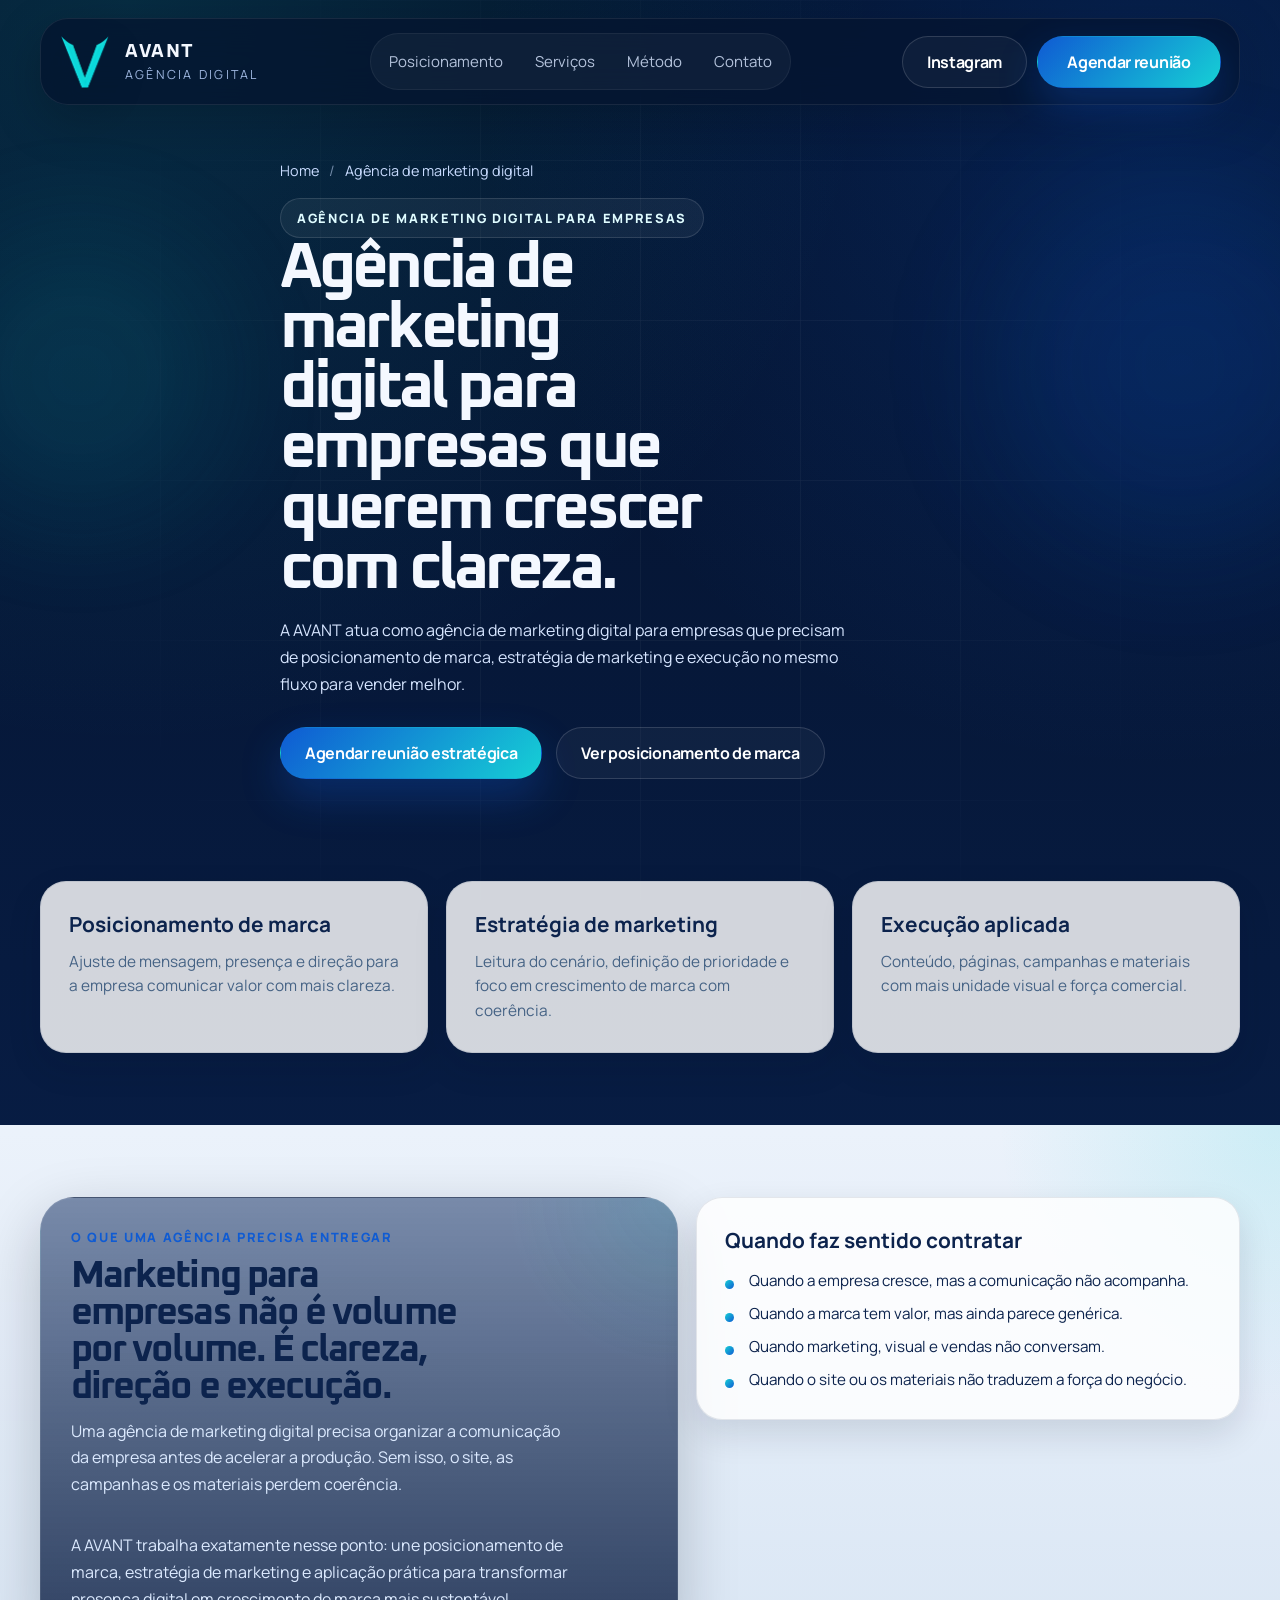
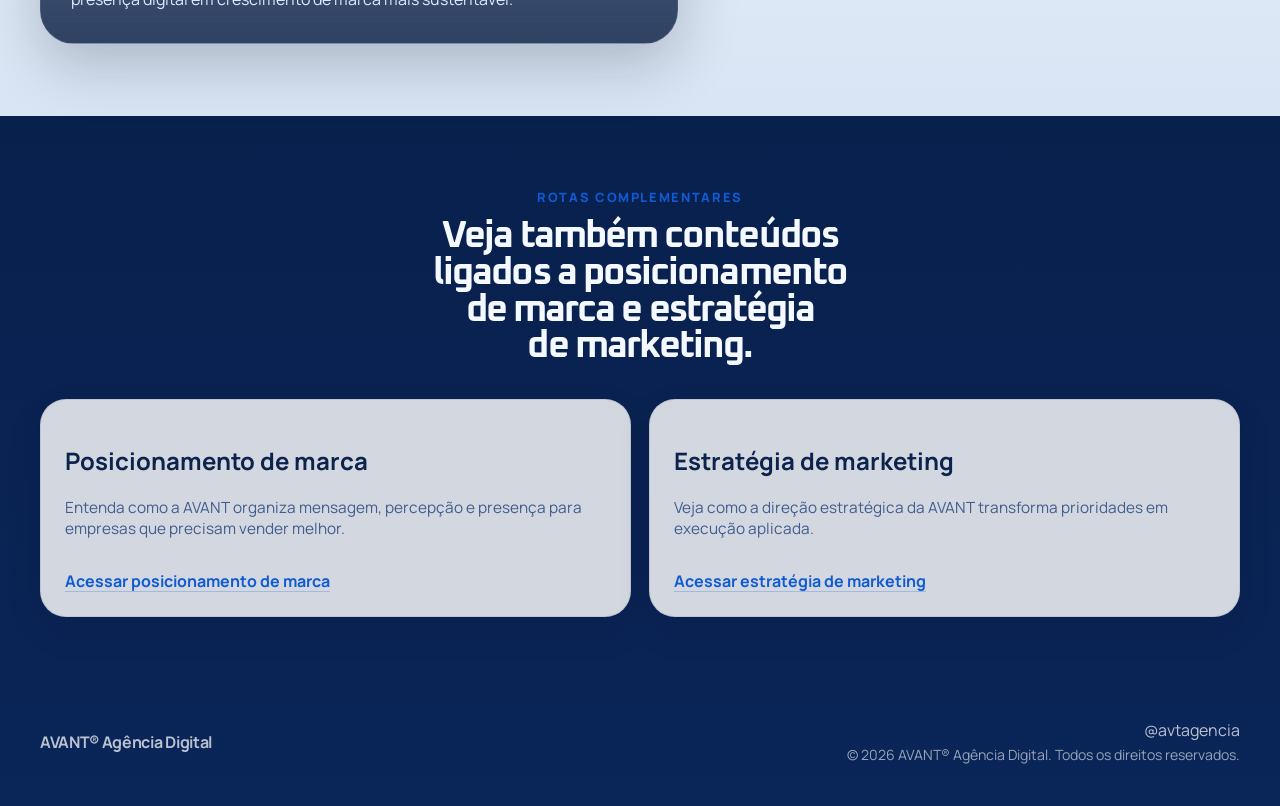
==== agencia-de-marketing-digital/index.html @ 5333c1b7 "implement seo foundations and landing pages" ====
<!doctype html>
<html lang="pt-BR">
  <head>
    <meta charset="UTF-8" />
    <meta name="viewport" content="width=device-width, initial-scale=1.0" />
    <title>Agência de Marketing Digital para Empresas | AVANT</title>
    <meta
      name="description"
      content="Agência de marketing digital para empresas com posicionamento de marca, estratégia de marketing e execução para crescer com clareza."
    />
    <meta name="robots" content="index, follow" />
    <link rel="canonical" href="https://avtagencia.com/agencia-de-marketing-digital/" />
    <meta property="og:title" content="Agência de Marketing Digital para Empresas | AVANT" />
    <meta
      property="og:description"
      content="Posicionamento de marca, estratégia de marketing e execução para empresas que precisam crescer com clareza."
    />
    <meta property="og:type" content="article" />
    <meta property="og:url" content="https://avtagencia.com/agencia-de-marketing-digital/" />
    <meta property="og:image" content="https://avtagencia.com/assets/brand/logo-avant-05-transparent.webp" />
    <meta name="twitter:card" content="summary_large_image" />
    <meta name="theme-color" content="#05142f" />
    <link rel="preconnect" href="https://fonts.googleapis.com" />
    <link rel="preconnect" href="https://fonts.gstatic.com" crossorigin />
    <link
      href="https://fonts.googleapis.com/css2?family=Oxanium:wght@500;600;700;800&family=Manrope:wght@400;500;600;700;800&display=swap"
      rel="stylesheet"
    />
    <link rel="icon" href="../assets/brand/v.png" type="image/png" />
    <link rel="stylesheet" href="../styles.css" />
    <script type="application/ld+json">
      {
        "@context": "https://schema.org",
        "@type": "BreadcrumbList",
        "itemListElement": [
          { "@type": "ListItem", "position": 1, "name": "Home", "item": "https://avtagencia.com/" },
          {
            "@type": "ListItem",
            "position": 2,
            "name": "Agência de marketing digital",
            "item": "https://avtagencia.com/agencia-de-marketing-digital/"
          }
        ]
      }
    </script>
  </head>
  <body>
    <div class="page-shell">
      <div class="page-noise" aria-hidden="true"></div>
      <header class="site-header" id="header">
        <div class="container nav-shell">
          <div class="nav">
            <a href="../" class="brand-lockup" aria-label="AVANT Agência Digital">
              <img class="brand-mark" src="../assets/brand/v.webp" alt="Símbolo da AVANT Agência Digital" width="3375" height="3375" decoding="async" />
              <div class="brand-text">
                <strong>AVANT</strong>
                <span>Agência Digital</span>
              </div>
            </a>
            <button class="nav-toggle" type="button" aria-expanded="false" aria-controls="nav-links" aria-label="Abrir navegação">
              <span></span>
              <span></span>
            </button>
            <nav class="nav-links" id="nav-links" aria-label="Principal">
              <a href="../#posicionamento">Posicionamento</a>
              <a href="../#servicos">Serviços</a>
              <a href="../#metodo">Método</a>
              <a href="../#contato">Contato</a>
            </nav>
            <div class="nav-actions">
              <a class="button button-secondary" href="https://instagram.com/avtagencia" target="_blank" rel="noreferrer">Instagram</a>
              <a class="button button-primary" href="../#contato">Agendar reunião</a>
            </div>
          </div>
        </div>
      </header>

      <main>
        <section class="hero page-hero">
          <div class="hero-glow hero-glow-a" aria-hidden="true"></div>
          <div class="hero-glow hero-glow-b" aria-hidden="true"></div>
          <div class="container page-intro reveal">
            <nav class="breadcrumb" aria-label="Breadcrumb">
              <a href="../">Home</a>
              <span>/</span>
              <a href="/agencia-de-marketing-digital/" aria-current="page">Agência de marketing digital</a>
            </nav>
            <span class="eyebrow">Agência de marketing digital para empresas</span>
            <h1>Agência de marketing digital para empresas que querem crescer com clareza.</h1>
            <p>
              A AVANT atua como agência de marketing digital para empresas que precisam de posicionamento de marca,
              estratégia de marketing e execução no mesmo fluxo para vender melhor.
            </p>
            <div class="page-actions">
              <a class="button button-primary" href="../#contato">Agendar reunião estratégica</a>
              <a class="button button-secondary" href="/posicionamento-de-marca/">Ver posicionamento de marca</a>
            </div>
          </div>
        </section>

        <section class="section">
          <div class="container summary-grid">
            <article class="card summary-card reveal">
              <h2>Posicionamento de marca</h2>
              <p>Ajuste de mensagem, presença e direção para a empresa comunicar valor com mais clareza.</p>
            </article>
            <article class="card summary-card reveal">
              <h2>Estratégia de marketing</h2>
              <p>Leitura do cenário, definição de prioridade e foco em crescimento de marca com coerência.</p>
            </article>
            <article class="card summary-card reveal">
              <h2>Execução aplicada</h2>
              <p>Conteúdo, páginas, campanhas e materiais com mais unidade visual e força comercial.</p>
            </article>
          </div>
        </section>

        <section class="section surface-section">
          <div class="container seo-content-grid">
            <article class="manifesto-panel reveal">
              <div class="section-heading section-heading-left">
                <span class="section-tag">O que uma agência precisa entregar</span>
                <h2>Marketing para empresas não é volume por volume. É clareza, direção e execução.</h2>
                <p>
                  Uma agência de marketing digital precisa organizar a comunicação da empresa antes de acelerar a produção.
                  Sem isso, o site, as campanhas e os materiais perdem coerência.
                </p>
              </div>
              <p>
                A AVANT trabalha exatamente nesse ponto: une posicionamento de marca, estratégia de marketing e aplicação
                prática para transformar presença digital em crescimento de marca mais sustentável.
              </p>
            </article>

            <aside class="card page-sidebar-card reveal">
              <h2>Quando faz sentido contratar</h2>
              <ul class="result-list">
                <li>Quando a empresa cresce, mas a comunicação não acompanha.</li>
                <li>Quando a marca tem valor, mas ainda parece genérica.</li>
                <li>Quando marketing, visual e vendas não conversam.</li>
                <li>Quando o site ou os materiais não traduzem a força do negócio.</li>
              </ul>
            </aside>
          </div>
        </section>

        <section class="section">
          <div class="container">
            <div class="section-heading reveal">
              <span class="section-tag">Rotas complementares</span>
              <h2>Veja também conteúdos ligados a posicionamento de marca e estratégia de marketing.</h2>
            </div>
            <div class="support-grid reveal-group">
              <article class="card reveal">
                <h2>Posicionamento de marca</h2>
                <p>Entenda como a AVANT organiza mensagem, percepção e presença para empresas que precisam vender melhor.</p>
                <a class="service-link" href="/posicionamento-de-marca/">Acessar posicionamento de marca</a>
              </article>
              <article class="card reveal">
                <h2>Estratégia de marketing</h2>
                <p>Veja como a direção estratégica da AVANT transforma prioridades em execução aplicada.</p>
                <a class="service-link" href="/estrategia-de-marketing/">Acessar estratégia de marketing</a>
              </article>
            </div>
          </div>
        </section>
      </main>

      <footer class="site-footer">
        <div class="container footer-grid">
          <div class="footer-brand">AVANT® Agência Digital</div>
          <div class="footer-meta">
            <span>@avtagencia</span>
            <span>© 2026 AVANT® Agência Digital. Todos os direitos reservados.</span>
          </div>
        </div>
      </footer>
      <script src="../script.js" defer></script>
    </div>
  </body>
</html>
---- styles.css ----
:root {
  --bg: #05142f;
  --bg-deep: #071c43;
  --bg-soft: #0d2b5f;
  --surface: #eef5ff;
  --surface-soft: #dfeaf9;
  --panel: rgba(9, 27, 61, 0.72);
  --panel-strong: rgba(11, 32, 71, 0.88);
  --panel-light: rgba(255, 255, 255, 0.76);
  --line: rgba(255, 255, 255, 0.1);
  --line-soft: rgba(12, 34, 73, 0.1);
  --text: #f4f8ff;
  --text-dark: #0c234d;
  --muted: #9eb6df;
  --muted-dark: #5373a6;
  --blue: #0f5bd3;
  --cyan: #16d0d5;
  --cyan-soft: #7cf1f3;
  --radius-xl: 34px;
  --radius-lg: 26px;
  --radius-md: 18px;
  --shadow-xl: 0 36px 120px rgba(2, 8, 24, 0.42);
  --shadow-lg: 0 20px 60px rgba(4, 12, 28, 0.22);
  --shadow-md: 0 14px 34px rgba(8, 18, 40, 0.12);
  --max: 1200px;
}

* {
  box-sizing: border-box;
}

html {
  scroll-behavior: smooth;
}

body {
  margin: 0;
  font-family: "Manrope", sans-serif;
  background:
    radial-gradient(circle at 10% 0%, rgba(22, 208, 213, 0.14), transparent 28%),
    radial-gradient(circle at 90% 4%, rgba(15, 91, 211, 0.22), transparent 26%),
    linear-gradient(180deg, #04112a 0%, #071b40 40%, #0a2558 100%);
  color: var(--text);
}

a {
  color: inherit;
  text-decoration: none;
}

img {
  display: block;
  max-width: 100%;
}

button,
input,
select,
textarea {
  font: inherit;
}

.page-shell {
  position: relative;
  overflow: clip;
}

.page-noise {
  position: fixed;
  inset: 0;
  pointer-events: none;
  opacity: 0.08;
  background-image:
    linear-gradient(rgba(255, 255, 255, 0.5) 1px, transparent 1px),
    linear-gradient(90deg, rgba(255, 255, 255, 0.5) 1px, transparent 1px);
  background-size: 160px 160px;
  mask-image: radial-gradient(circle at center, black 30%, transparent 82%);
}

.container {
  width: min(calc(100% - 40px), var(--max));
  margin: 0 auto;
}

.section {
  position: relative;
  padding: 72px 0;
}

.visually-hidden {
  position: absolute;
  width: 1px;
  height: 1px;
  padding: 0;
  margin: -1px;
  overflow: hidden;
  clip: rect(0, 0, 0, 0);
  white-space: nowrap;
  border: 0;
}

.surface-section {
  color: var(--text-dark);
  background:
    radial-gradient(circle at top right, rgba(22, 208, 213, 0.14), transparent 20%),
    linear-gradient(180deg, rgba(240, 247, 255, 0.98), rgba(225, 237, 251, 0.96));
}

.site-header {
  position: sticky;
  top: 0;
  z-index: 60;
  padding: 18px 0 0;
  transition: padding 220ms ease;
}

.site-header.is-scrolled {
  padding-top: 10px;
}

.nav-shell {
  position: relative;
}

.nav {
  display: flex;
  align-items: center;
  justify-content: space-between;
  gap: 14px;
  min-height: 78px;
  padding: 14px 18px;
  border-radius: 28px;
  background: rgba(5, 20, 47, 0.72);
  backdrop-filter: blur(18px);
  border: 1px solid rgba(255, 255, 255, 0.08);
  box-shadow: 0 16px 50px rgba(2, 7, 18, 0.22);
}

.brand-lockup {
  display: flex;
  align-items: center;
  gap: 14px;
  min-width: 0;
}

.brand-mark {
  width: 52px;
  height: auto;
  filter: drop-shadow(0 12px 24px rgba(0, 0, 0, 0.22));
}

.brand-text {
  display: flex;
  flex-direction: column;
  gap: 2px;
}

.brand-text strong,
.section-heading h2,
.hero-title,
.hero-panel-copy h2,
.service-card h3,
.cta-card h2,
.timeline-item h3,
.card h3,
.audience-card h3,
.lead-form .field span,
.contact-panel h3 {
  font-family: "Oxanium", sans-serif;
}

.brand-text strong {
  font-size: 1.18rem;
  letter-spacing: 0.08em;
}

.brand-text span {
  color: var(--muted);
  font-size: 0.78rem;
  letter-spacing: 0.18em;
  text-transform: uppercase;
}

.nav-links {
  display: flex;
  align-items: center;
  gap: 8px;
  padding: 6px;
  border-radius: 999px;
  background: rgba(255, 255, 255, 0.04);
  border: 1px solid rgba(255, 255, 255, 0.06);
}

.nav-links a {
  padding: 11px 12px;
  border-radius: 999px;
  color: #d9e7ff;
  font-size: 0.94rem;
  opacity: 0.82;
  transition: background 180ms ease, color 180ms ease, opacity 180ms ease;
}

.nav-links a:hover,
.nav-links a:focus-visible {
  opacity: 1;
  color: white;
  background: rgba(255, 255, 255, 0.06);
}

.nav-actions {
  display: flex;
  align-items: center;
  gap: 10px;
  flex-shrink: 0;
}

.nav-actions .button-primary {
  min-width: 184px;
}

.nav-toggle {
  display: none;
  width: 48px;
  height: 48px;
  padding: 0;
  border: 0;
  border-radius: 16px;
  background: rgba(255, 255, 255, 0.06);
  color: white;
  cursor: pointer;
}

.nav-toggle span {
  display: block;
  width: 18px;
  height: 2px;
  margin: 5px auto;
  border-radius: 999px;
  background: currentColor;
  transition: transform 180ms ease, opacity 180ms ease;
}

.nav-toggle.is-open span:first-child {
  transform: translateY(7px) rotate(45deg);
}

.nav-toggle.is-open span:last-child {
  transform: translateY(-7px) rotate(-45deg);
}

.button {
  display: inline-flex;
  align-items: center;
  justify-content: center;
  gap: 10px;
  min-height: 52px;
  padding: 0 24px;
  border: 1px solid transparent;
  border-radius: 999px;
  font-weight: 700;
  letter-spacing: -0.02em;
  white-space: nowrap;
  transition:
    transform 180ms ease,
    box-shadow 180ms ease,
    border-color 180ms ease,
    background 180ms ease,
    color 180ms ease;
}

.button:hover,
.button:focus-visible {
  transform: translateY(-1px);
}

.button-primary {
  color: white;
  background: linear-gradient(135deg, var(--blue), var(--cyan));
  box-shadow: 0 18px 40px rgba(15, 91, 211, 0.3);
}

.button-secondary {
  color: white;
  border-color: rgba(255, 255, 255, 0.14);
  background: rgba(255, 255, 255, 0.04);
}

.button-ghost {
  color: var(--text-dark);
  background: rgba(12, 35, 77, 0.04);
  border-color: rgba(12, 35, 77, 0.1);
}

.hero {
  position: relative;
  padding: 72px 0 34px;
}

.hero-glow {
  position: absolute;
  border-radius: 999px;
  filter: blur(70px);
  opacity: 0.9;
  pointer-events: none;
}

.hero-glow-a {
  width: 280px;
  height: 280px;
  top: 130px;
  left: -60px;
  background: rgba(22, 208, 213, 0.12);
}

.hero-glow-b {
  width: 360px;
  height: 360px;
  top: 80px;
  right: -80px;
  background: rgba(15, 91, 211, 0.18);
}

.hero-grid {
  display: grid;
  grid-template-columns: minmax(0, 1.1fr) minmax(360px, 0.9fr);
  gap: 30px;
  align-items: stretch;
}

.hero-copy,
.hero-panel,
.manifesto-panel,
.audience-card,
.service-card,
.pillars .pillar,
.timeline-item,
.split-panel,
.entry-feature,
.entry-secondary,
.contact-panel,
.lead-form {
  position: relative;
}

.eyebrow,
.mini-label,
.section-tag,
.offer-badge,
.service-kicker {
  display: inline-flex;
  align-items: center;
  gap: 10px;
  text-transform: uppercase;
  letter-spacing: 0.13em;
  font-weight: 800;
}

.eyebrow {
  padding: 10px 16px;
  border-radius: 999px;
  border: 1px solid rgba(255, 255, 255, 0.12);
  background: rgba(255, 255, 255, 0.05);
  color: #dffcff;
  font-size: 0.8rem;
}

.hero-heading-block {
  display: grid;
  gap: 0;
  margin: 28px 0 0;
}

.hero-title {
  margin: 0;
  font-size: clamp(2.6rem, 5.2vw, 4.6rem);
  line-height: 0.94;
  letter-spacing: -0.06em;
  max-width: 9.6ch;
  text-wrap: balance;
}

.hero-description {
  max-width: 32ch;
  margin: 22px 0 0;
  color: #d2e1ff;
  font-size: 1.04rem;
  line-height: 1.5;
}

.hero-actions {
  display: flex;
  flex-wrap: wrap;
  gap: 14px;
  margin-top: 30px;
}

.hero-seo-links {
  display: flex;
  flex-wrap: wrap;
  gap: 12px;
  margin-top: 22px;
}

.text-link,
.hero-seo-links a {
  color: #dff3ff;
  text-decoration: underline;
  text-decoration-color: rgba(124, 241, 243, 0.4);
  text-underline-offset: 0.22em;
}

.text-link:hover,
.text-link:focus-visible,
.hero-seo-links a:hover,
.hero-seo-links a:focus-visible {
  color: white;
  text-decoration-color: rgba(124, 241, 243, 0.8);
}

.authority-ribbon-metrics strong,
.authority-ribbon-points span,
.card-index {
  display: block;
  font-family: "Oxanium", sans-serif;
}

.hero-panel {
  display: flex;
  flex-direction: column;
  justify-content: space-between;
  gap: 22px;
  padding: 26px;
  border-radius: var(--radius-xl);
  background:
    linear-gradient(180deg, rgba(10, 30, 69, 0.88), rgba(8, 24, 56, 0.94));
  border: 1px solid rgba(255, 255, 255, 0.08);
  box-shadow: var(--shadow-xl);
  overflow: hidden;
}

.hero-panel::before {
  content: "";
  position: absolute;
  inset: -10% auto auto -10%;
  width: 240px;
  height: 240px;
  border-radius: 999px;
  background: radial-gradient(circle, rgba(22, 208, 213, 0.14), transparent 72%);
  pointer-events: none;
}

.hero-panel-topline {
  display: flex;
  justify-content: space-between;
  gap: 14px;
  color: #c7d9fb;
  font-size: 0.78rem;
  text-transform: uppercase;
  letter-spacing: 0.12em;
}

.hero-panel-topline span:last-child {
  max-width: 18ch;
  text-align: right;
}

.hero-brand-card {
  padding: 34px 24px;
  border-radius: 28px;
  background:
    linear-gradient(180deg, rgba(16, 44, 95, 0.5), rgba(9, 28, 66, 0.2));
  border: 1px solid rgba(255, 255, 255, 0.08);
  min-height: 320px;
  display: grid;
  place-items: center;
}

.hero-brand-card img {
  width: min(100%, 480px);
  filter: drop-shadow(0 20px 42px rgba(0, 0, 0, 0.26));
}

.hero-panel-signature {
  display: grid;
  grid-template-columns: repeat(3, minmax(0, 1fr));
  gap: 12px;
  width: min(100%, 790px);
  margin: 0 auto;
}

.hero-panel-signature span {
  display: inline-flex;
  align-items: center;
  justify-content: center;
  min-height: 38px;
  padding: 0 14px;
  border-radius: 999px;
  background: rgba(255, 255, 255, 0.06);
  border: 1px solid rgba(255, 255, 255, 0.08);
  color: #d8e6ff;
  font-size: 0.84rem;
  text-transform: uppercase;
  letter-spacing: 0.08em;
  font-weight: 700;
}

.authority-ribbon-section {
  padding-top: 22px;
}

.authority-ribbon {
  display: grid;
  grid-template-columns: minmax(0, 1fr);
  gap: 18px;
  padding: 22px 24px;
  border-radius: 28px;
  background: rgba(255, 255, 255, 0.05);
  border: 1px solid rgba(255, 255, 255, 0.07);
}

.authority-ribbon-expanded {
  gap: 22px;
}

.authority-ribbon-expanded::before {
  content: "";
  display: block;
  width: 100%;
  height: 1px;
  background: linear-gradient(
    90deg,
    transparent 0%,
    rgba(255, 255, 255, 0.12) 18%,
    rgba(255, 255, 255, 0.12) 82%,
    transparent 100%
  );
  order: 2;
}

.authority-ribbon-copy h2 {
  margin: 0;
  font-size: clamp(1.8rem, 3vw, 2.8rem);
  line-height: 0.96;
  letter-spacing: -0.05em;
  max-width: 16ch;
}

.authority-ribbon-copy p {
  margin: 12px 0 0;
  max-width: 54ch;
  color: #d9e8ff;
  line-height: 1.68;
}

.section-tag,
.mini-label {
  color: var(--blue);
  font-size: 0.8rem;
}

.mini-label {
  color: var(--muted-dark);
  font-size: 0.74rem;
}

.authority-ribbon-metrics {
  display: grid;
  grid-template-columns: repeat(3, minmax(0, 1fr));
  gap: 12px;
  order: 1;
}

.authority-ribbon-cards article {
  min-height: 0;
}

.authority-ribbon-metrics article {
  padding: 16px;
  border-radius: 20px;
  background: rgba(255, 255, 255, 0.05);
  border: 1px solid rgba(255, 255, 255, 0.07);
}

.authority-ribbon-metrics strong {
  margin-bottom: 8px;
  font-size: 1rem;
}

.authority-ribbon-metrics span {
  color: #c7d8f4;
  font-size: 0.88rem;
  line-height: 1.5;
}

.authority-ribbon-points {
  display: grid;
  grid-template-columns: repeat(3, minmax(0, 1fr));
  gap: 16px;
  order: 3;
}

.authority-ribbon-points article {
  padding: 22px 20px;
  border-radius: 24px;
  background:
    linear-gradient(180deg, rgba(255, 255, 255, 0.08), rgba(255, 255, 255, 0.04));
  border: 1px solid rgba(255, 255, 255, 0.08);
  box-shadow: inset 0 1px 0 rgba(255, 255, 255, 0.04);
  display: grid;
  gap: 10px;
  align-content: start;
}

.authority-ribbon-points span {
  width: 44px;
  height: 44px;
  margin-bottom: 2px;
  border-radius: 14px;
  display: grid;
  place-items: center;
  background: linear-gradient(135deg, rgba(15, 91, 211, 0.32), rgba(22, 208, 213, 0.34));
  font-size: 1.15rem;
  color: white;
}

.authority-ribbon-points strong {
  font-family: "Oxanium", sans-serif;
  font-size: 1.18rem;
  line-height: 1;
  letter-spacing: -0.03em;
  color: #f4f8ff;
}

.authority-ribbon-points p {
  margin: 0;
  color: #d7e6ff;
  line-height: 1.58;
  max-width: 24ch;
}

.editorial-split,
.results-split,
.entry-shell,
.method-shell {
  display: grid;
  gap: 24px;
}

.editorial-split {
  grid-template-columns: minmax(0, 1.2fr) minmax(320px, 0.8fr);
  align-items: start;
}

.section-heading {
  display: grid;
  gap: 12px;
  justify-items: center;
  text-align: center;
  margin-bottom: 34px;
}

.section-heading-left {
  justify-items: start;
  text-align: left;
}

.section-heading h2,
.cta-card h2 {
  margin: 0;
  font-size: clamp(1.75rem, 3vw, 3rem);
  line-height: 0.96;
  letter-spacing: -0.05em;
  max-width: 20ch;
  text-wrap: balance;
}

.section-heading p,
.manifesto-panel p,
.split-panel p,
.service-card p,
.entry-feature p,
.entry-secondary p,
.cta-card > p {
  margin: 0;
  line-height: 1.68;
}

.manifesto-panel,
.audience-card,
.results-panel,
.proof-panel,
.agency-panel {
  padding: 30px;
  border-radius: var(--radius-xl);
  border: 1px solid rgba(255, 255, 255, 0.09);
  background: rgba(255, 255, 255, 0.05);
  box-shadow: var(--shadow-lg);
}

.manifesto-panel {
  background:
    radial-gradient(circle at top right, rgba(22, 208, 213, 0.1), transparent 22%),
    linear-gradient(180deg, rgba(16, 44, 95, 0.52), rgba(10, 29, 66, 0.82));
}

.manifesto-panel p {
  max-width: 50ch;
  color: #dceaff;
}

.audience-card {
  background:
    linear-gradient(180deg, rgba(18, 42, 88, 0.86), rgba(13, 32, 67, 0.92));
}

.audience-card h3 {
  margin: 12px 0 18px;
  font-size: 1rem;
}

.audience-tags {
  display: flex;
  flex-wrap: wrap;
  gap: 12px;
}

.audience-tags span {
  display: inline-flex;
  align-items: center;
  min-height: 40px;
  padding: 0 14px;
  border-radius: 999px;
  background: rgba(255, 255, 255, 0.06);
  border: 1px solid rgba(255, 255, 255, 0.09);
  color: #e6f1ff;
  font-size: 0.84rem;
}

.section-problem .section-heading h2 {
  max-width: 18ch;
}

.problem-grid,
.proof-grid,
.agency-kpis,
.pillars,
.services-grid {
  display: grid;
  gap: 18px;
}

.problem-grid,
.pillars,
.agency-kpis {
  grid-template-columns: repeat(3, minmax(0, 1fr));
}

.problem-card,
.card,
.service-card,
.entry-feature,
.entry-secondary,
.contact-panel,
.lead-form {
  background: rgba(255, 255, 255, 0.82);
  border: 1px solid var(--line-soft);
  box-shadow: var(--shadow-md);
  color: var(--text-dark);
  border-radius: var(--radius-lg);
}

.card,
.problem-card {
  padding: 24px;
}

.card h3,
.service-card h3,
.entry-feature h3,
.entry-secondary h3,
.contact-panel h3 {
  margin: 0 0 12px;
  font-size: 1.26rem;
  line-height: 1.02;
  letter-spacing: -0.04em;
}

.card p,
.problem-card p,
.service-card p,
.entry-feature p,
.entry-secondary p,
.contact-panel p {
  color: #415d8f;
  font-size: 0.96rem;
}

.card-index {
  margin-bottom: 14px;
  font-size: 1.45rem;
  color: var(--blue);
}

.pillars-section {
  padding-top: 78px;
}

.pillars-section .section-heading h2 {
  max-width: 18ch;
}

.pillar {
  padding: 28px;
  background:
    linear-gradient(180deg, rgba(255, 255, 255, 0.07), rgba(255, 255, 255, 0.04));
  border: 1px solid rgba(255, 255, 255, 0.09);
  box-shadow: inset 0 1px 0 rgba(255, 255, 255, 0.03);
}

.pillar-index,
.service-kicker {
  justify-content: center;
  width: 44px;
  height: 44px;
  border-radius: 14px;
  background: linear-gradient(135deg, rgba(15, 91, 211, 0.22), rgba(22, 208, 213, 0.28));
  color: white;
  font-size: 1rem;
  margin-bottom: 20px;
}

.pillar h3 {
  margin: 0 0 12px;
  font-size: 1.55rem;
}

.pillar p {
  margin: 0;
  color: #d7e4ff;
  line-height: 1.62;
}

.method-shell {
  grid-template-columns: minmax(0, 1fr) minmax(0, 1fr);
  align-items: start;
}

.method-line {
  display: grid;
  gap: 18px;
}

.timeline-item {
  padding: 22px 22px 22px 74px;
  border-radius: 24px;
  background: rgba(255, 255, 255, 0.72);
  border: 1px solid rgba(12, 35, 77, 0.08);
  box-shadow: var(--shadow-md);
}

.timeline-item::before {
  content: attr(data-step);
  position: absolute;
  left: 22px;
  top: 22px;
  width: 42px;
  height: 42px;
  display: grid;
  place-items: center;
  border-radius: 14px;
  background: linear-gradient(135deg, var(--cyan), var(--blue));
  color: white;
  font-weight: 800;
}

.timeline-item h3 {
  margin: 0 0 10px;
  font-size: 1.34rem;
}

.timeline-item p {
  margin: 0;
  color: #395482;
  font-size: 0.95rem;
}

.services-section .section-heading h2 {
  max-width: 20ch;
}

.services-grid {
  grid-template-columns: repeat(3, minmax(0, 1fr));
}

.service-card {
  padding: 26px;
  background:
    linear-gradient(180deg, rgba(255, 255, 255, 0.8), rgba(236, 243, 255, 0.74));
  overflow: hidden;
}

.service-card::after {
  content: "";
  position: absolute;
  inset: auto -40px -60px auto;
  width: 180px;
  height: 180px;
  border-radius: 999px;
  background: radial-gradient(circle, rgba(22, 208, 213, 0.14), transparent 72%);
  pointer-events: none;
}

.service-card-top {
  display: grid;
  gap: 12px;
  margin-bottom: 10px;
}

.service-kicker {
  width: 40px;
  height: 40px;
  margin-bottom: 0;
}

.service-points,
.result-list {
  display: grid;
  gap: 10px;
  padding: 0;
  margin: 14px 0 0;
  list-style: none;
}

.service-points li,
.result-list li {
  position: relative;
  padding-left: 24px;
  line-height: 1.5;
  font-size: 0.95rem;
}

.service-points li::before,
.result-list li::before {
  content: "";
  position: absolute;
  left: 0;
  top: 10px;
  width: 9px;
  height: 9px;
  border-radius: 999px;
  background: linear-gradient(135deg, var(--cyan), var(--blue));
}

.service-link {
  display: inline-flex;
  margin-top: 16px;
  font-weight: 700;
  color: var(--blue);
  text-decoration: underline;
  text-decoration-color: rgba(15, 91, 211, 0.24);
  text-underline-offset: 0.22em;
}

.service-link:hover,
.service-link:focus-visible {
  text-decoration-color: rgba(15, 91, 211, 0.5);
}

.entry-shell {
  grid-template-columns: minmax(0, 0.96fr) minmax(0, 1.04fr);
  align-items: start;
}

.entry-grid {
  display: grid;
  gap: 18px;
}

.entry-feature,
.entry-secondary {
  padding: 28px;
}

.entry-feature {
  background:
    radial-gradient(circle at top right, rgba(22, 208, 213, 0.2), transparent 22%),
    linear-gradient(180deg, rgba(255, 255, 255, 0.94), rgba(239, 246, 255, 0.96));
}

.offer-badge {
  padding: 8px 12px;
  border-radius: 999px;
  background: rgba(15, 91, 211, 0.08);
  color: var(--blue);
  font-size: 0.75rem;
}

.authority-section .results-split {
  grid-template-columns: repeat(2, minmax(0, 1fr));
}

.results-panel,
.proof-panel {
  min-height: 100%;
}

.proof-grid {
  grid-template-columns: repeat(2, minmax(0, 1fr));
}

.proof-panel .card {
  min-height: 0;
  background: rgba(255, 255, 255, 0.82);
}

.agency-panel {
  background:
    radial-gradient(circle at top right, rgba(22, 208, 213, 0.12), transparent 20%),
    linear-gradient(180deg, rgba(238, 246, 255, 0.98), rgba(225, 237, 251, 0.95));
  border: 1px solid rgba(12, 35, 77, 0.08);
}

.agency-kpis .card {
  background: rgba(255, 255, 255, 0.64);
}

.faq-grid {
  display: grid;
  grid-template-columns: repeat(2, minmax(0, 1fr));
  gap: 18px;
}

.faq-card {
  padding: 28px;
}

.faq-card h3 {
  margin: 0 0 12px;
  font-size: 1.22rem;
}

.faq-card p {
  margin: 0;
  color: #466385;
  line-height: 1.62;
}

.contact-section {
  padding-top: 86px;
}

.cta-card {
  padding: 40px;
  border-radius: 42px;
  background:
    radial-gradient(circle at top right, rgba(22, 208, 213, 0.2), transparent 20%),
    linear-gradient(135deg, rgba(247, 251, 255, 0.98), rgba(230, 241, 255, 0.95));
  color: var(--text-dark);
  box-shadow: var(--shadow-xl);
  text-align: center;
}

.cta-card h2 {
  max-width: 19ch;
  font-size: clamp(1.85rem, 3vw, 3rem);
  margin-inline: auto;
}

.cta-card > p {
  max-width: 48ch;
  margin: 16px auto 0;
  color: #466385;
}

.contact-layout {
  display: grid;
  grid-template-columns: minmax(0, 1.2fr) minmax(300px, 0.8fr);
  gap: 18px;
  margin-top: 28px;
  align-items: start;
}

.lead-form,
.contact-panel {
  padding: 28px;
}

.form-grid {
  display: grid;
  grid-template-columns: repeat(2, minmax(0, 1fr));
  gap: 16px;
}

.field {
  display: grid;
  gap: 8px;
}

.field span {
  font-size: 0.95rem;
  letter-spacing: -0.02em;
}

.field input,
.field select,
.field textarea {
  width: 100%;
  border: 1px solid rgba(12, 35, 77, 0.1);
  background: rgba(255, 255, 255, 0.76);
  color: var(--text-dark);
  border-radius: 16px;
  padding: 15px 16px;
  outline: none;
  transition: border-color 180ms ease, box-shadow 180ms ease, background 180ms ease;
}

.field input:focus,
.field select:focus,
.field textarea:focus {
  border-color: rgba(15, 91, 211, 0.34);
  box-shadow: 0 0 0 4px rgba(15, 91, 211, 0.1);
  background: rgba(255, 255, 255, 0.94);
}

.field-full {
  grid-column: 1 / -1;
}

.form-actions {
  display: flex;
  flex-wrap: wrap;
  gap: 14px;
  margin-top: 22px;
  justify-content: center;
}

.contact-side {
  display: grid;
  gap: 18px;
}

.contact-panel .result-list {
  margin-top: 16px;
}

.contact-actions {
  display: grid;
  grid-template-columns: repeat(2, minmax(0, 1fr));
  gap: 12px;
  margin-top: 18px;
  align-items: stretch;
}

.contact-actions .button {
  width: 100%;
  min-height: 60px;
  padding-inline: 18px;
  box-shadow: none;
}

.contact-actions .button-primary {
  box-shadow: 0 16px 34px rgba(15, 91, 211, 0.2);
}

.contact-actions .button-secondary {
  color: var(--text-dark);
  border-color: rgba(12, 35, 77, 0.1);
  background: rgba(255, 255, 255, 0.96);
  box-shadow: inset 0 1px 0 rgba(255, 255, 255, 0.55);
}

.contact-actions .button-secondary:hover,
.contact-actions .button-secondary:focus-visible {
  border-color: rgba(15, 91, 211, 0.2);
  background: rgba(255, 255, 255, 1);
}

.site-footer {
  padding: 30px 0 42px;
  color: rgba(255, 255, 255, 0.72);
}

.footer-grid {
  display: flex;
  justify-content: space-between;
  gap: 20px;
  align-items: center;
  flex-wrap: wrap;
}

.footer-brand {
  font-weight: 700;
  letter-spacing: -0.02em;
}

.footer-meta {
  display: grid;
  justify-items: end;
  gap: 4px;
  text-align: right;
}

.footer-meta span:last-child {
  font-size: 0.88rem;
  color: rgba(255, 255, 255, 0.58);
}

.breadcrumb {
  display: flex;
  flex-wrap: wrap;
  gap: 10px;
  align-items: center;
  margin-bottom: 18px;
  color: #c9dcff;
  font-size: 0.9rem;
}

.breadcrumb span {
  opacity: 0.56;
}

.page-hero {
  padding-top: 56px;
  padding-bottom: 30px;
}

.page-intro {
  max-width: 72ch;
}

.page-intro h1 {
  margin: 0;
  font-family: "Oxanium", sans-serif;
  font-size: clamp(2.3rem, 5vw, 4.4rem);
  line-height: 0.94;
  letter-spacing: -0.06em;
  max-width: 12ch;
}

.page-intro p {
  margin: 18px 0 0;
  max-width: 58ch;
  color: #d6e5ff;
  line-height: 1.7;
}

.page-actions {
  display: flex;
  flex-wrap: wrap;
  gap: 14px;
  margin-top: 28px;
}

.summary-grid,
.seo-content-grid,
.support-grid {
  display: grid;
  gap: 18px;
}

.summary-grid {
  grid-template-columns: repeat(3, minmax(0, 1fr));
}

.seo-content-grid {
  grid-template-columns: minmax(0, 1.08fr) minmax(300px, 0.92fr);
  align-items: start;
}

.support-grid {
  grid-template-columns: repeat(2, minmax(0, 1fr));
}

.summary-card,
.page-sidebar-card {
  padding: 28px;
}

.summary-card h2,
.page-sidebar-card h2 {
  margin: 0 0 12px;
  font-size: 1.3rem;
}

.summary-card p,
.page-sidebar-card p {
  margin: 0;
  color: #466385;
  line-height: 1.62;
}

.page-sidebar-card .result-list {
  margin-top: 16px;
}

.floating-cta {
  position: fixed;
  right: 18px;
  bottom: 18px;
  z-index: 55;
  display: inline-flex;
  align-items: center;
  justify-content: center;
  min-height: 56px;
  padding: 0 18px;
  border-radius: 999px;
  background: linear-gradient(135deg, var(--blue), var(--cyan));
  color: white;
  font-weight: 800;
  box-shadow: 0 18px 50px rgba(15, 91, 211, 0.34);
}

.reveal {
  opacity: 1;
  transform: translateY(0);
  filter: blur(0);
}

body.js-ready .reveal {
  opacity: 0;
  transform: translateY(22px);
  filter: blur(10px);
  transition:
    opacity 700ms ease,
    transform 700ms ease,
    filter 700ms ease;
}

body.js-ready .reveal.is-visible {
  opacity: 1;
  transform: translateY(0);
  filter: blur(0);
}

.reveal-group .reveal:nth-child(2) {
  transition-delay: 80ms;
}

.reveal-group .reveal:nth-child(3) {
  transition-delay: 160ms;
}

.reveal-group .reveal:nth-child(4) {
  transition-delay: 240ms;
}

.reveal-group .reveal:nth-child(5) {
  transition-delay: 320ms;
}

.reveal-group .reveal:nth-child(6) {
  transition-delay: 400ms;
}

@media (max-width: 1180px) {
  .hero-grid,
  .editorial-split,
  .method-shell,
  .entry-shell,
  .authority-section .results-split,
  .contact-layout {
    grid-template-columns: 1fr;
  }

  .authority-ribbon {
    grid-template-columns: 1fr;
  }

  .hero-proof-strip,
  .authority-ribbon-metrics,
  .authority-ribbon-points,
  .problem-grid,
  .pillars,
  .agency-kpis,
  .proof-grid {
    grid-template-columns: repeat(2, minmax(0, 1fr));
  }

  .services-grid {
    grid-template-columns: repeat(2, minmax(0, 1fr));
  }

  .faq-grid,
  .summary-grid,
  .support-grid {
    grid-template-columns: 1fr;
  }
}

@media (max-width: 860px) {
  .site-header {
    padding-top: 10px;
  }

  .nav {
    flex-wrap: wrap;
    min-height: auto;
  }

  .nav-toggle {
    display: inline-block;
  }

  .nav-actions .button-secondary {
    display: none;
  }

  .nav-links {
    display: none;
    width: 100%;
    flex-direction: column;
    align-items: stretch;
    padding: 12px;
    border-radius: 22px;
  }

  .nav-links.is-open {
    display: flex;
  }

  .nav-links a {
    padding: 12px 14px;
  }

  .hero {
    padding-top: 40px;
  }

  .hero-title {
    max-width: 12.5ch;
    font-size: clamp(2.45rem, 9vw, 4rem);
  }

  .problem-grid,
  .pillars,
  .agency-kpis,
  .services-grid,
  .proof-grid,
  .authority-ribbon-metrics,
  .faq-grid,
  .support-grid,
  .summary-grid {
    grid-template-columns: 1fr;
  }

  .authority-ribbon-points {
    grid-template-columns: 1fr;
  }

  .hero-panel-signature {
    grid-template-columns: 1fr;
  }

  .seo-content-grid {
    grid-template-columns: 1fr;
  }

  .contact-actions {
    grid-template-columns: 1fr;
  }

  .form-grid {
    grid-template-columns: 1fr;
  }

  .field-full {
    grid-column: auto;
  }
}

@media (max-width: 640px) {
  .container {
    width: min(calc(100% - 28px), var(--max));
  }

  .section {
    padding: 58px 0;
  }

  .nav {
    padding: 12px 14px;
    border-radius: 24px;
  }

  .brand-mark {
    width: 44px;
  }

  .brand-text strong {
    font-size: 1.02rem;
  }

  .button,
  .nav-actions .button-primary,
  .floating-cta {
    min-height: 50px;
    width: 100%;
  }

  .nav-actions {
    width: 100%;
  }

  .hero-panel,
  .manifesto-panel,
  .audience-card,
  .results-panel,
  .proof-panel,
  .agency-panel,
  .cta-card,
  .lead-form,
  .contact-panel,
  .entry-feature,
  .entry-secondary {
    padding: 22px;
  }

  .hero-title {
    max-width: 10ch;
    font-size: clamp(2rem, 9.4vw, 3rem);
  }

  .section-heading h2,
  .cta-card h2 {
    max-width: none;
    font-size: clamp(1.72rem, 8vw, 2.5rem);
  }

  .hero-description,
  .section-heading p,
  .manifesto-panel p,
  .cta-card > p {
    font-size: 1rem;
  }

  .hero-actions,
  .form-actions,
  .page-actions,
  .hero-seo-links {
    flex-direction: column;
  }

  .floating-cta {
    left: 14px;
    right: 14px;
    bottom: 14px;
  }

  .footer-grid {
    padding-bottom: 62px;
  }

  .footer-meta {
    justify-items: start;
    text-align: left;
  }
}
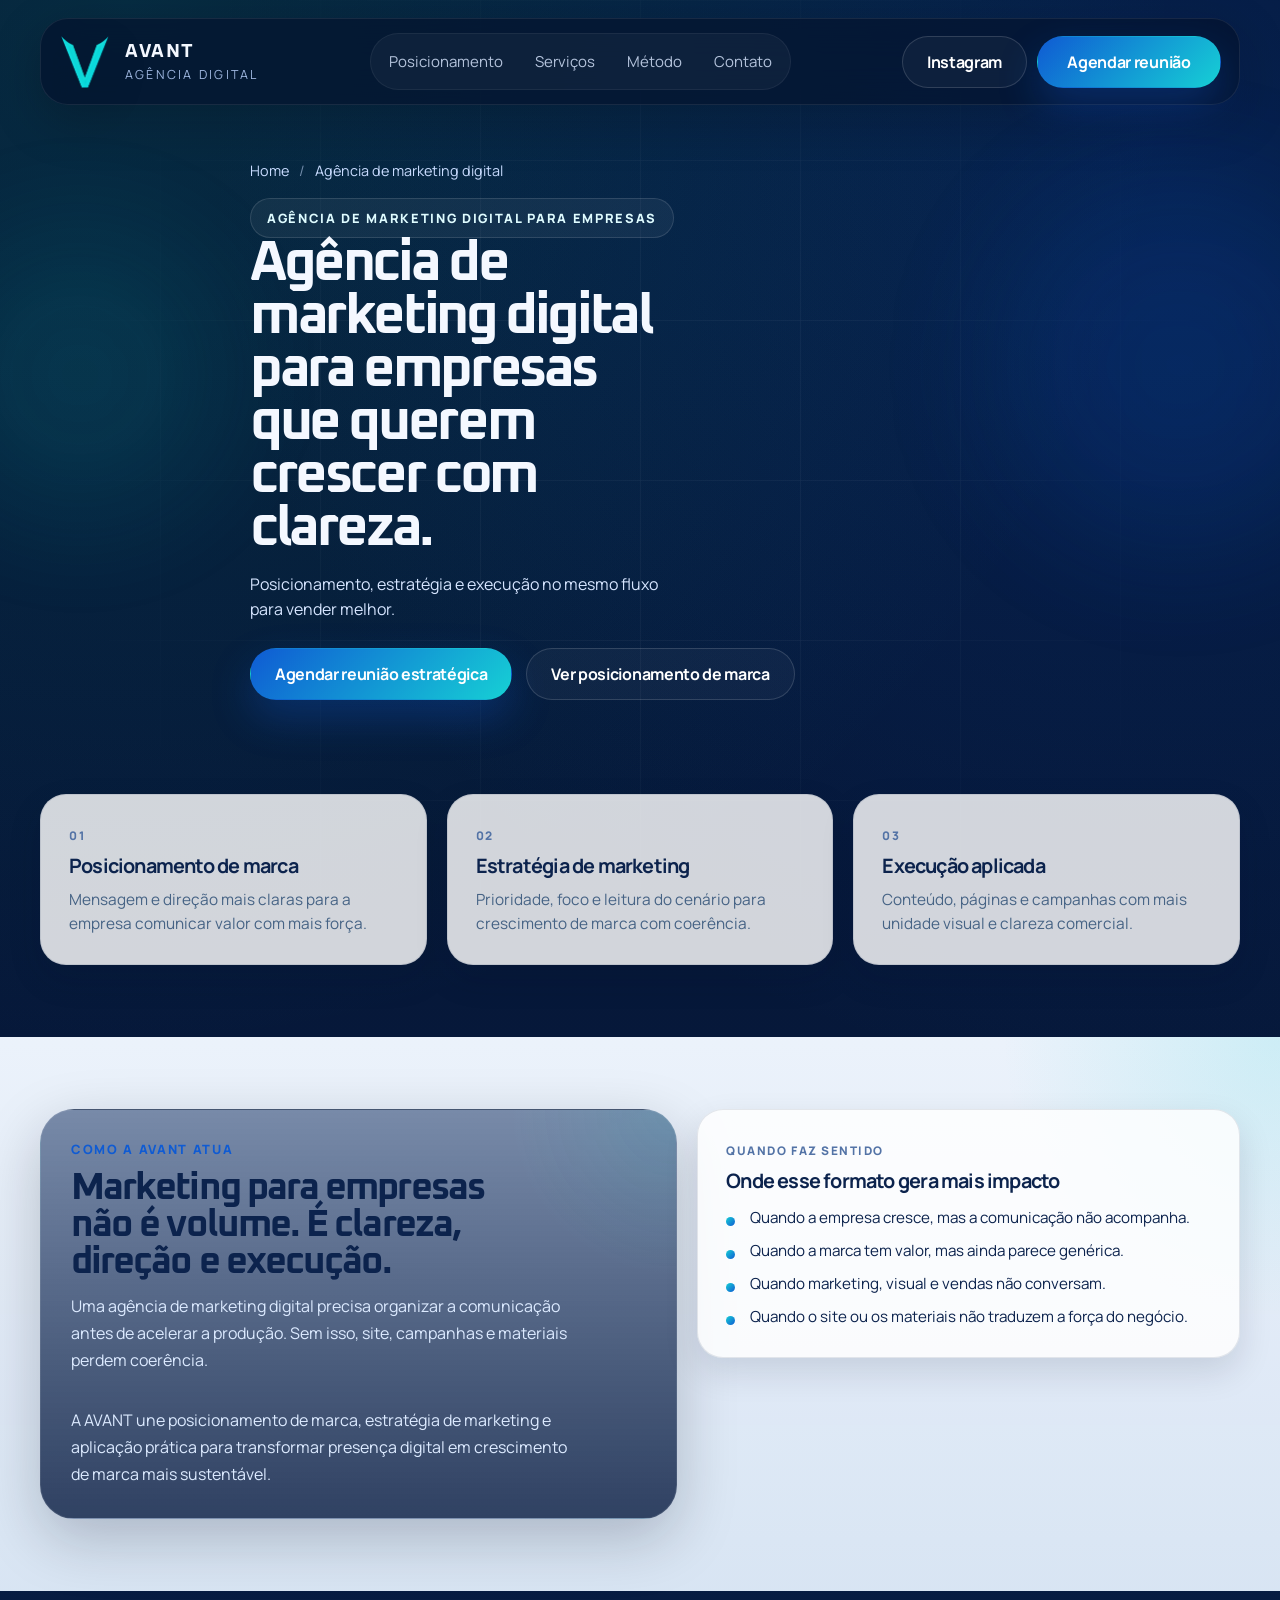
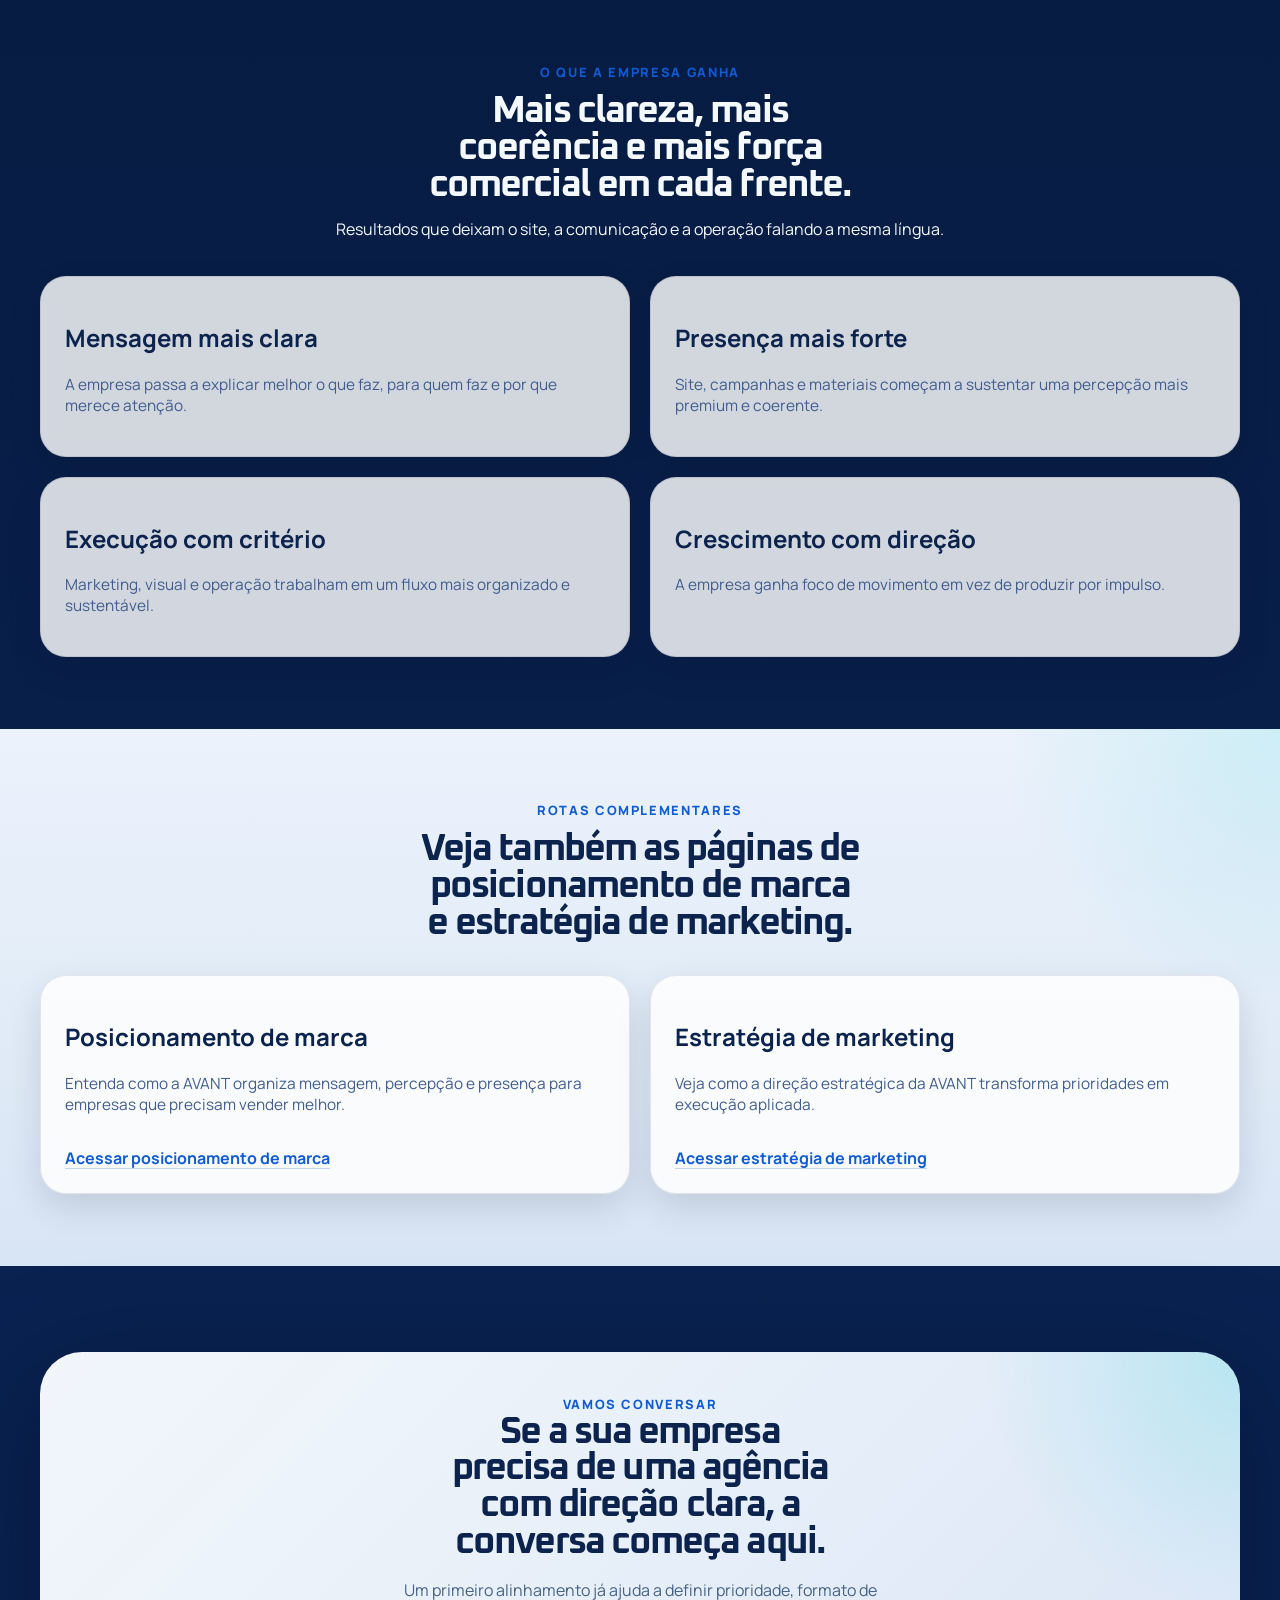
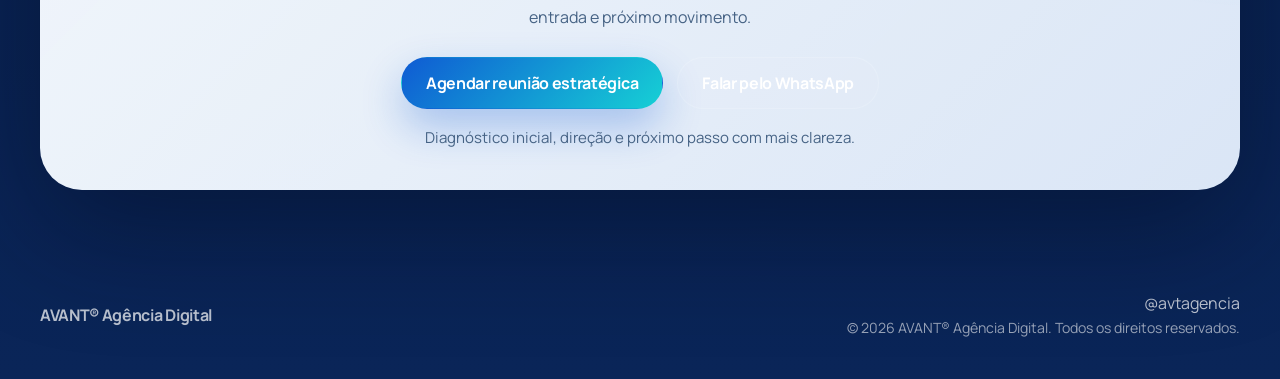
==== commit 975cb3e9: "refine seo landing page design alignment" ====
--- a/agencia-de-marketing-digital/index.html
+++ b/agencia-de-marketing-digital/index.html
@@ -87,10 +87,7 @@
             </nav>
             <span class="eyebrow">Agência de marketing digital para empresas</span>
             <h1>Agência de marketing digital para empresas que querem crescer com clareza.</h1>
-            <p>
-              A AVANT atua como agência de marketing digital para empresas que precisam de posicionamento de marca,
-              estratégia de marketing e execução no mesmo fluxo para vender melhor.
-            </p>
+            <p>Posicionamento, estratégia e execução no mesmo fluxo para vender melhor.</p>
             <div class="page-actions">
               <a class="button button-primary" href="../#contato">Agendar reunião estratégica</a>
               <a class="button button-secondary" href="/posicionamento-de-marca/">Ver posicionamento de marca</a>
@@ -101,16 +98,19 @@
         <section class="section">
           <div class="container summary-grid">
             <article class="card summary-card reveal">
+              <span class="mini-label">01</span>
               <h2>Posicionamento de marca</h2>
-              <p>Ajuste de mensagem, presença e direção para a empresa comunicar valor com mais clareza.</p>
+              <p>Mensagem e direção mais claras para a empresa comunicar valor com mais força.</p>
             </article>
             <article class="card summary-card reveal">
+              <span class="mini-label">02</span>
               <h2>Estratégia de marketing</h2>
-              <p>Leitura do cenário, definição de prioridade e foco em crescimento de marca com coerência.</p>
+              <p>Prioridade, foco e leitura do cenário para crescimento de marca com coerência.</p>
             </article>
             <article class="card summary-card reveal">
+              <span class="mini-label">03</span>
               <h2>Execução aplicada</h2>
-              <p>Conteúdo, páginas, campanhas e materiais com mais unidade visual e força comercial.</p>
+              <p>Conteúdo, páginas e campanhas com mais unidade visual e clareza comercial.</p>
             </article>
           </div>
         </section>
@@ -119,21 +119,22 @@
           <div class="container seo-content-grid">
             <article class="manifesto-panel reveal">
               <div class="section-heading section-heading-left">
-                <span class="section-tag">O que uma agência precisa entregar</span>
-                <h2>Marketing para empresas não é volume por volume. É clareza, direção e execução.</h2>
+                <span class="section-tag">Como a AVANT atua</span>
+                <h2>Marketing para empresas não é volume. É clareza, direção e execução.</h2>
                 <p>
-                  Uma agência de marketing digital precisa organizar a comunicação da empresa antes de acelerar a produção.
-                  Sem isso, o site, as campanhas e os materiais perdem coerência.
+                  Uma agência de marketing digital precisa organizar a comunicação antes de acelerar a produção.
+                  Sem isso, site, campanhas e materiais perdem coerência.
                 </p>
               </div>
               <p>
-                A AVANT trabalha exatamente nesse ponto: une posicionamento de marca, estratégia de marketing e aplicação
-                prática para transformar presença digital em crescimento de marca mais sustentável.
+                A AVANT une posicionamento de marca, estratégia de marketing e aplicação prática para transformar
+                presença digital em crescimento de marca mais sustentável.
               </p>
             </article>
 
             <aside class="card page-sidebar-card reveal">
-              <h2>Quando faz sentido contratar</h2>
+              <span class="mini-label">Quando faz sentido</span>
+              <h2>Onde esse formato gera mais impacto</h2>
               <ul class="result-list">
                 <li>Quando a empresa cresce, mas a comunicação não acompanha.</li>
                 <li>Quando a marca tem valor, mas ainda parece genérica.</li>
@@ -147,8 +148,36 @@
         <section class="section">
           <div class="container">
             <div class="section-heading reveal">
+              <span class="section-tag">O que a empresa ganha</span>
+              <h2>Mais clareza, mais coerência e mais força comercial em cada frente.</h2>
+              <p>Resultados que deixam o site, a comunicação e a operação falando a mesma língua.</p>
+            </div>
+            <div class="support-grid reveal-group">
+              <article class="card reveal">
+                <h2>Mensagem mais clara</h2>
+                <p>A empresa passa a explicar melhor o que faz, para quem faz e por que merece atenção.</p>
+              </article>
+              <article class="card reveal">
+                <h2>Presença mais forte</h2>
+                <p>Site, campanhas e materiais começam a sustentar uma percepção mais premium e coerente.</p>
+              </article>
+              <article class="card reveal">
+                <h2>Execução com critério</h2>
+                <p>Marketing, visual e operação trabalham em um fluxo mais organizado e sustentável.</p>
+              </article>
+              <article class="card reveal">
+                <h2>Crescimento com direção</h2>
+                <p>A empresa ganha foco de movimento em vez de produzir por impulso.</p>
+              </article>
+            </div>
+          </div>
+        </section>
+
+        <section class="section surface-section">
+          <div class="container">
+            <div class="section-heading reveal">
               <span class="section-tag">Rotas complementares</span>
-              <h2>Veja também conteúdos ligados a posicionamento de marca e estratégia de marketing.</h2>
+              <h2>Veja também as páginas de posicionamento de marca e estratégia de marketing.</h2>
             </div>
             <div class="support-grid reveal-group">
               <article class="card reveal">
@@ -161,6 +190,21 @@
                 <p>Veja como a direção estratégica da AVANT transforma prioridades em execução aplicada.</p>
                 <a class="service-link" href="/estrategia-de-marketing/">Acessar estratégia de marketing</a>
               </article>
+            </div>
+          </div>
+        </section>
+
+        <section class="section contact-section">
+          <div class="container">
+            <div class="cta-card reveal">
+              <span class="section-tag">Vamos conversar</span>
+              <h2>Se a sua empresa precisa de uma agência com direção clara, a conversa começa aqui.</h2>
+              <p>Um primeiro alinhamento já ajuda a definir prioridade, formato de entrada e próximo movimento.</p>
+              <div class="page-actions page-actions-centered">
+                <a class="button button-primary" href="../#contato">Agendar reunião estratégica</a>
+                <a class="button button-secondary" href="https://wa.me/5538999351032?text=Oi%2C%20vim%20pela%20p%C3%A1gina%20de%20ag%C3%AAncia%20de%20marketing%20digital%20da%20AVANT." target="_blank" rel="noreferrer">Falar pelo WhatsApp</a>
+              </div>
+              <p class="cta-note">Diagnóstico inicial, direção e próximo passo com mais clareza.</p>
             </div>
           </div>
         </section>
--- a/styles.css
+++ b/styles.css
@@ -774,6 +774,29 @@
   padding: 24px;
 }
 
+.card,
+.service-card,
+.pillar,
+.timeline-item,
+.summary-card,
+.page-sidebar-card {
+  transition:
+    transform 220ms ease,
+    box-shadow 220ms ease,
+    border-color 220ms ease,
+    background 220ms ease;
+}
+
+.card:hover,
+.service-card:hover,
+.pillar:hover,
+.timeline-item:hover,
+.summary-card:hover,
+.page-sidebar-card:hover {
+  transform: translateY(-2px);
+  box-shadow: 0 20px 44px rgba(8, 18, 40, 0.16);
+}
+
 .card h3,
 .service-card h3,
 .entry-feature h3,
@@ -1221,41 +1244,45 @@
 
 .page-hero {
   padding-top: 56px;
-  padding-bottom: 30px;
+  padding-bottom: 22px;
 }
 
 .page-intro {
-  max-width: 72ch;
+  max-width: 78ch;
 }
 
 .page-intro h1 {
   margin: 0;
   font-family: "Oxanium", sans-serif;
-  font-size: clamp(2.3rem, 5vw, 4.4rem);
+  font-size: clamp(2.2rem, 4.4vw, 4rem);
   line-height: 0.94;
   letter-spacing: -0.06em;
-  max-width: 12ch;
+  max-width: 13ch;
 }
 
 .page-intro p {
-  margin: 18px 0 0;
-  max-width: 58ch;
+  margin: 16px 0 0;
+  max-width: 42ch;
   color: #d6e5ff;
-  line-height: 1.7;
+  line-height: 1.58;
 }
 
 .page-actions {
   display: flex;
   flex-wrap: wrap;
   gap: 14px;
-  margin-top: 28px;
+  margin-top: 26px;
+}
+
+.page-actions-centered {
+  justify-content: center;
 }
 
 .summary-grid,
 .seo-content-grid,
 .support-grid {
   display: grid;
-  gap: 18px;
+  gap: 20px;
 }
 
 .summary-grid {
@@ -1279,18 +1306,33 @@
 .summary-card h2,
 .page-sidebar-card h2 {
   margin: 0 0 12px;
-  font-size: 1.3rem;
+  font-size: 1.24rem;
+  line-height: 1.02;
+  letter-spacing: -0.04em;
 }
 
 .summary-card p,
 .page-sidebar-card p {
   margin: 0;
   color: #466385;
-  line-height: 1.62;
+  line-height: 1.56;
 }
 
 .page-sidebar-card .result-list {
   margin-top: 16px;
+}
+
+.summary-card .mini-label,
+.page-sidebar-card .mini-label {
+  display: inline-flex;
+  margin-bottom: 12px;
+}
+
+.cta-note {
+  max-width: 40ch;
+  margin: 14px auto 0;
+  color: #5d7ba8;
+  font-size: 0.94rem;
 }
 
 .floating-cta {
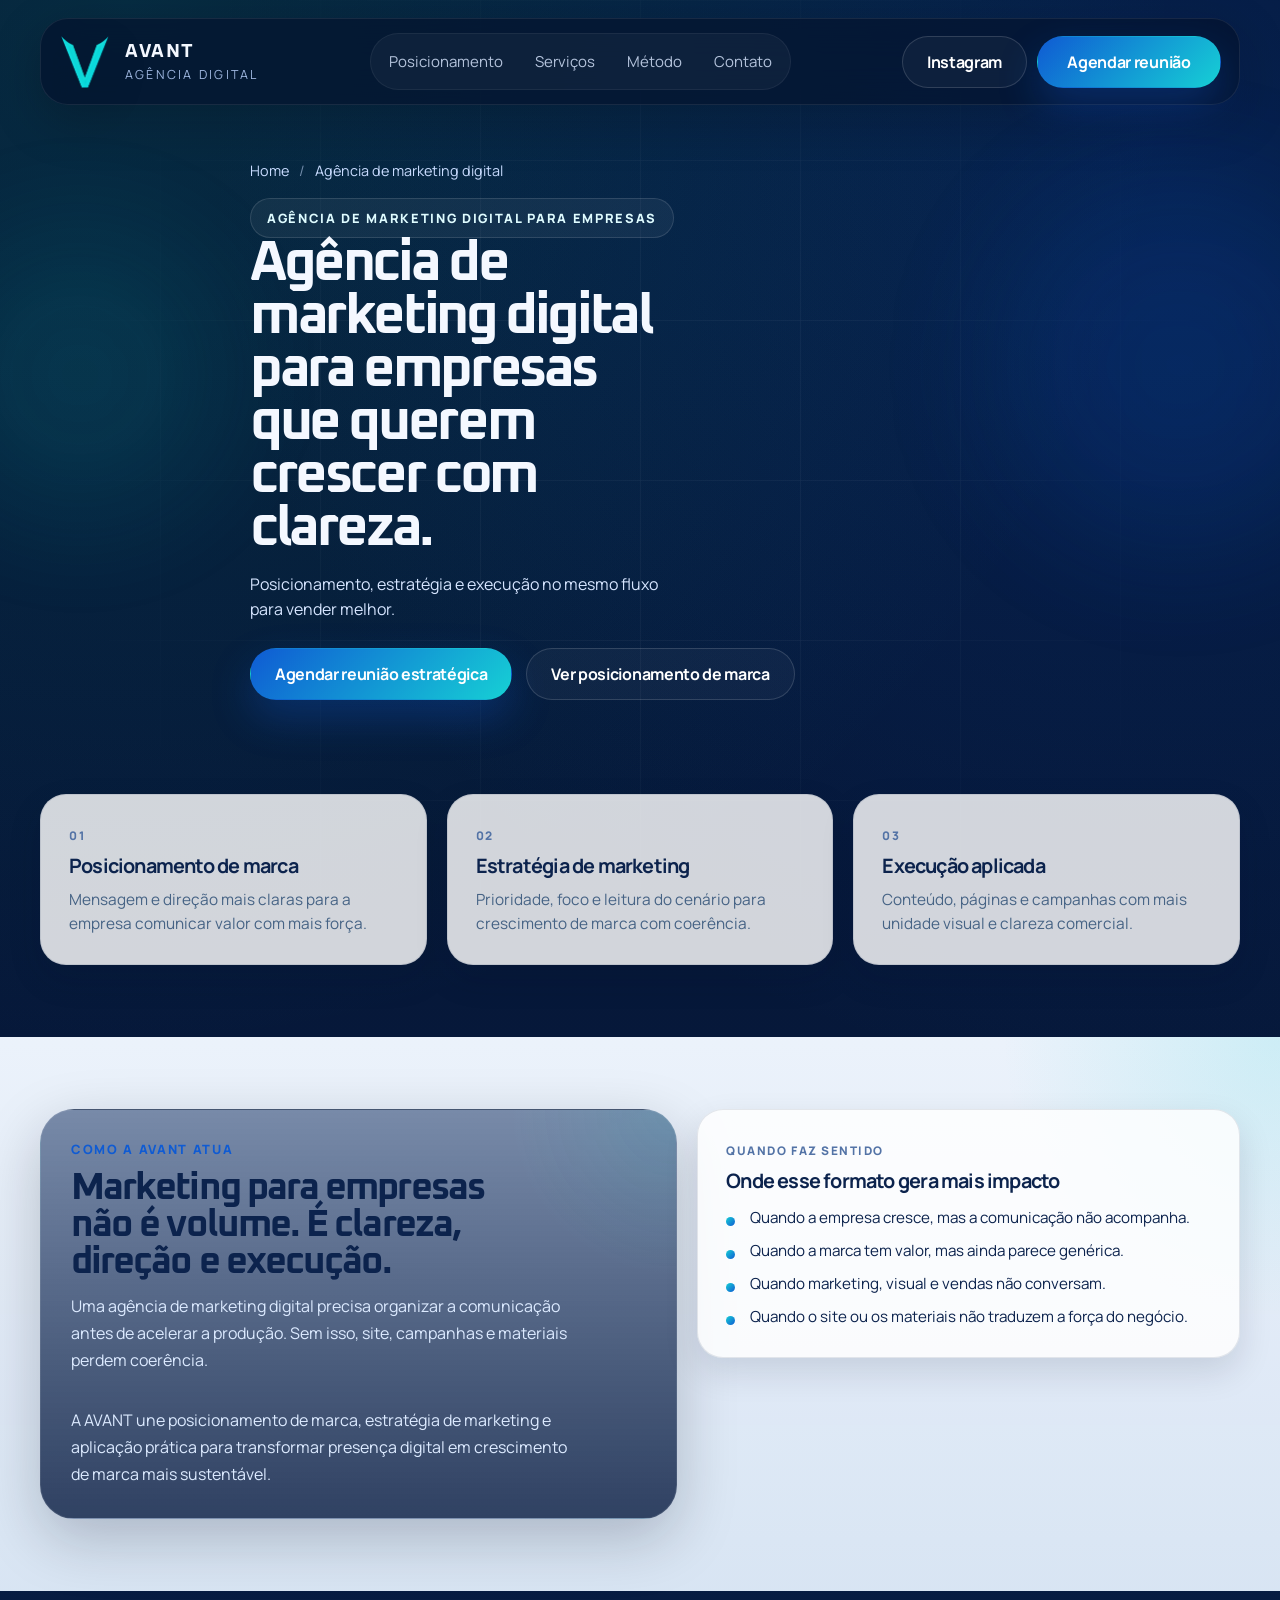
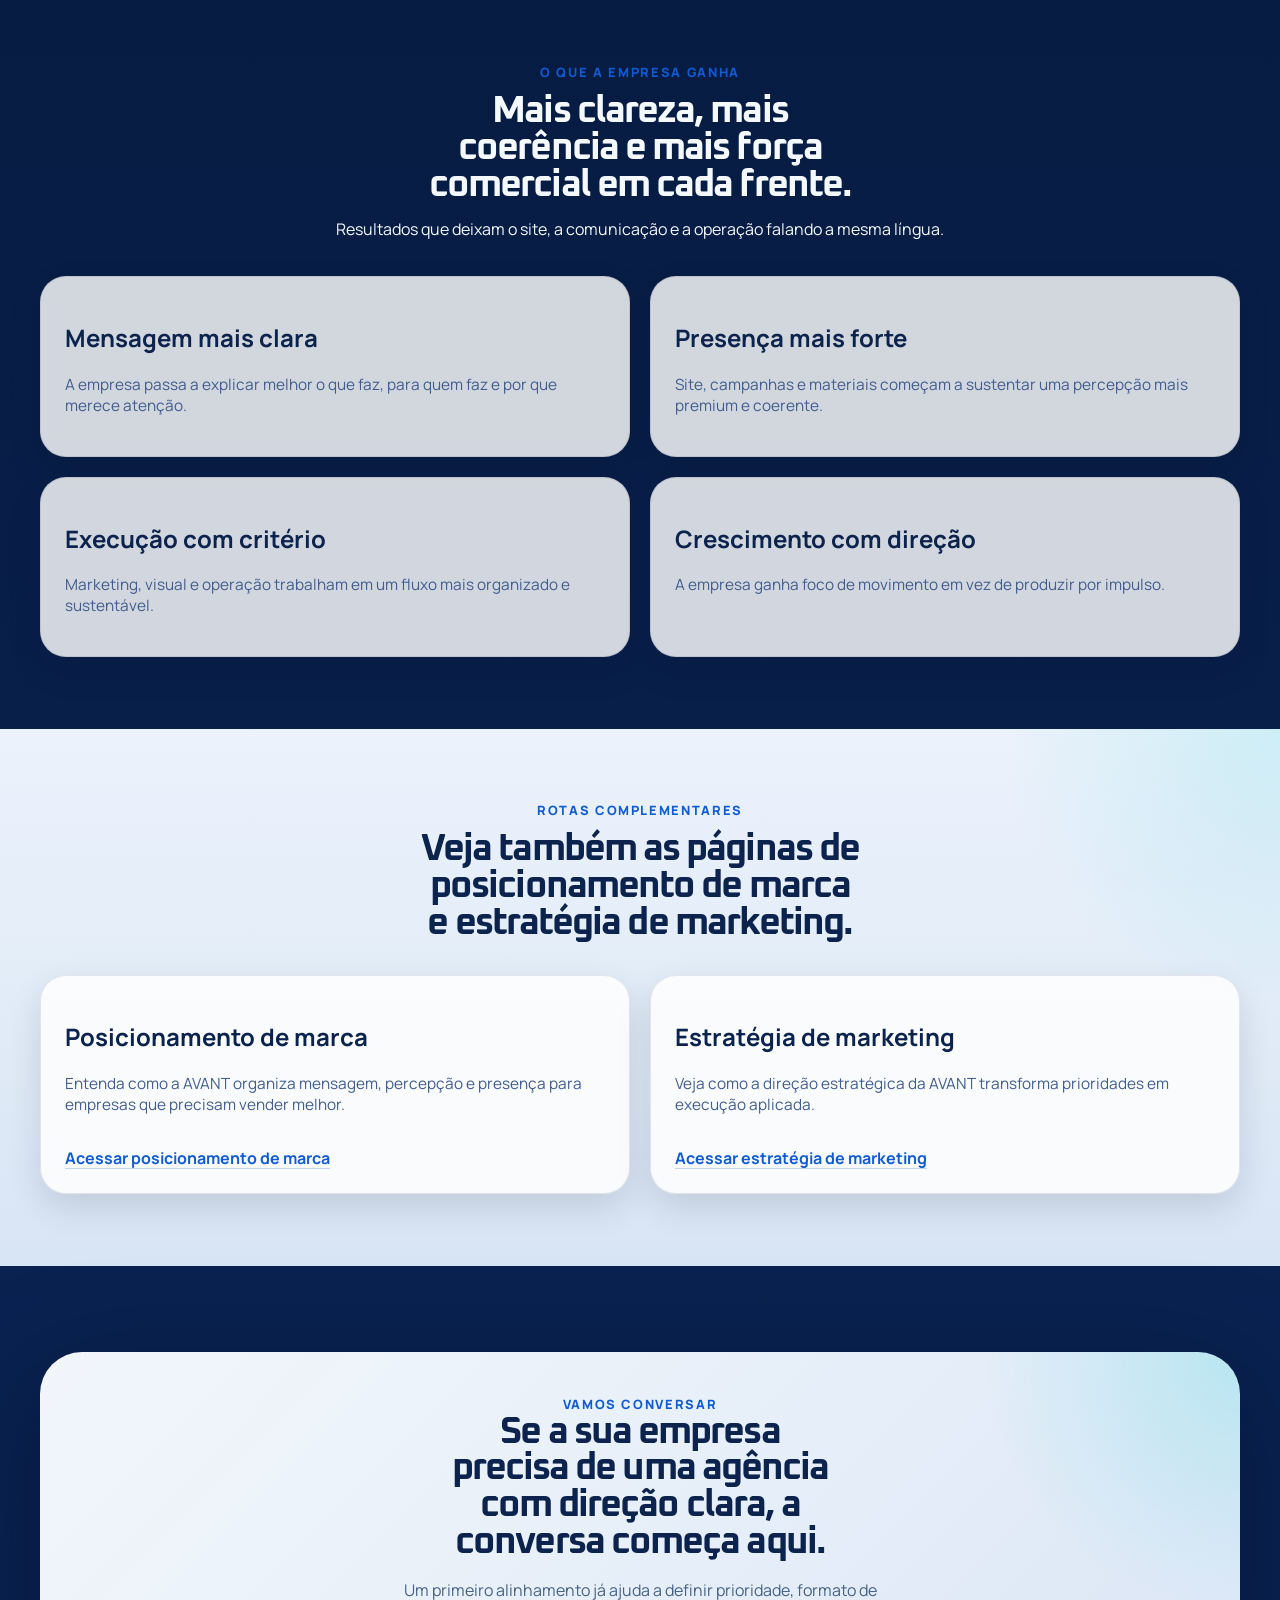
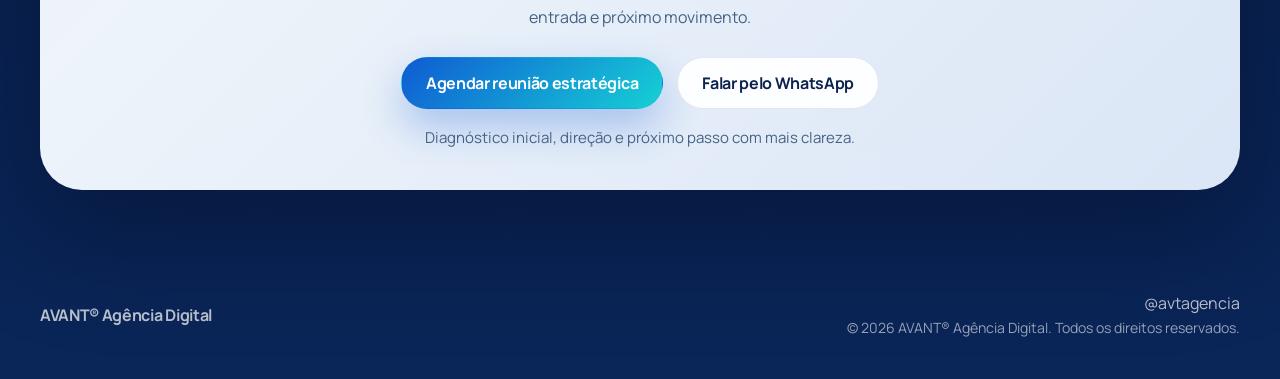
==== commit ca0a95fe: "add surface button variant for light sections" ====
--- a/agencia-de-marketing-digital/index.html
+++ b/agencia-de-marketing-digital/index.html
@@ -202,7 +202,7 @@
               <p>Um primeiro alinhamento já ajuda a definir prioridade, formato de entrada e próximo movimento.</p>
               <div class="page-actions page-actions-centered">
                 <a class="button button-primary" href="../#contato">Agendar reunião estratégica</a>
-                <a class="button button-secondary" href="https://wa.me/5538999351032?text=Oi%2C%20vim%20pela%20p%C3%A1gina%20de%20ag%C3%AAncia%20de%20marketing%20digital%20da%20AVANT." target="_blank" rel="noreferrer">Falar pelo WhatsApp</a>
+                <a class="button button-surface" href="https://wa.me/5538999351032?text=Oi%2C%20vim%20pela%20p%C3%A1gina%20de%20ag%C3%AAncia%20de%20marketing%20digital%20da%20AVANT." target="_blank" rel="noreferrer">Falar pelo WhatsApp</a>
               </div>
               <p class="cta-note">Diagnóstico inicial, direção e próximo passo com mais clareza.</p>
             </div>
--- a/styles.css
+++ b/styles.css
@@ -285,6 +285,19 @@
   background: rgba(255, 255, 255, 0.04);
 }
 
+.button-surface {
+  color: var(--text-dark);
+  border-color: rgba(12, 35, 77, 0.1);
+  background: rgba(255, 255, 255, 0.92);
+  box-shadow: inset 0 1px 0 rgba(255, 255, 255, 0.55);
+}
+
+.button-surface:hover,
+.button-surface:focus-visible {
+  border-color: rgba(15, 91, 211, 0.22);
+  background: rgba(255, 255, 255, 1);
+}
+
 .button-ghost {
   color: var(--text-dark);
   background: rgba(12, 35, 77, 0.04);
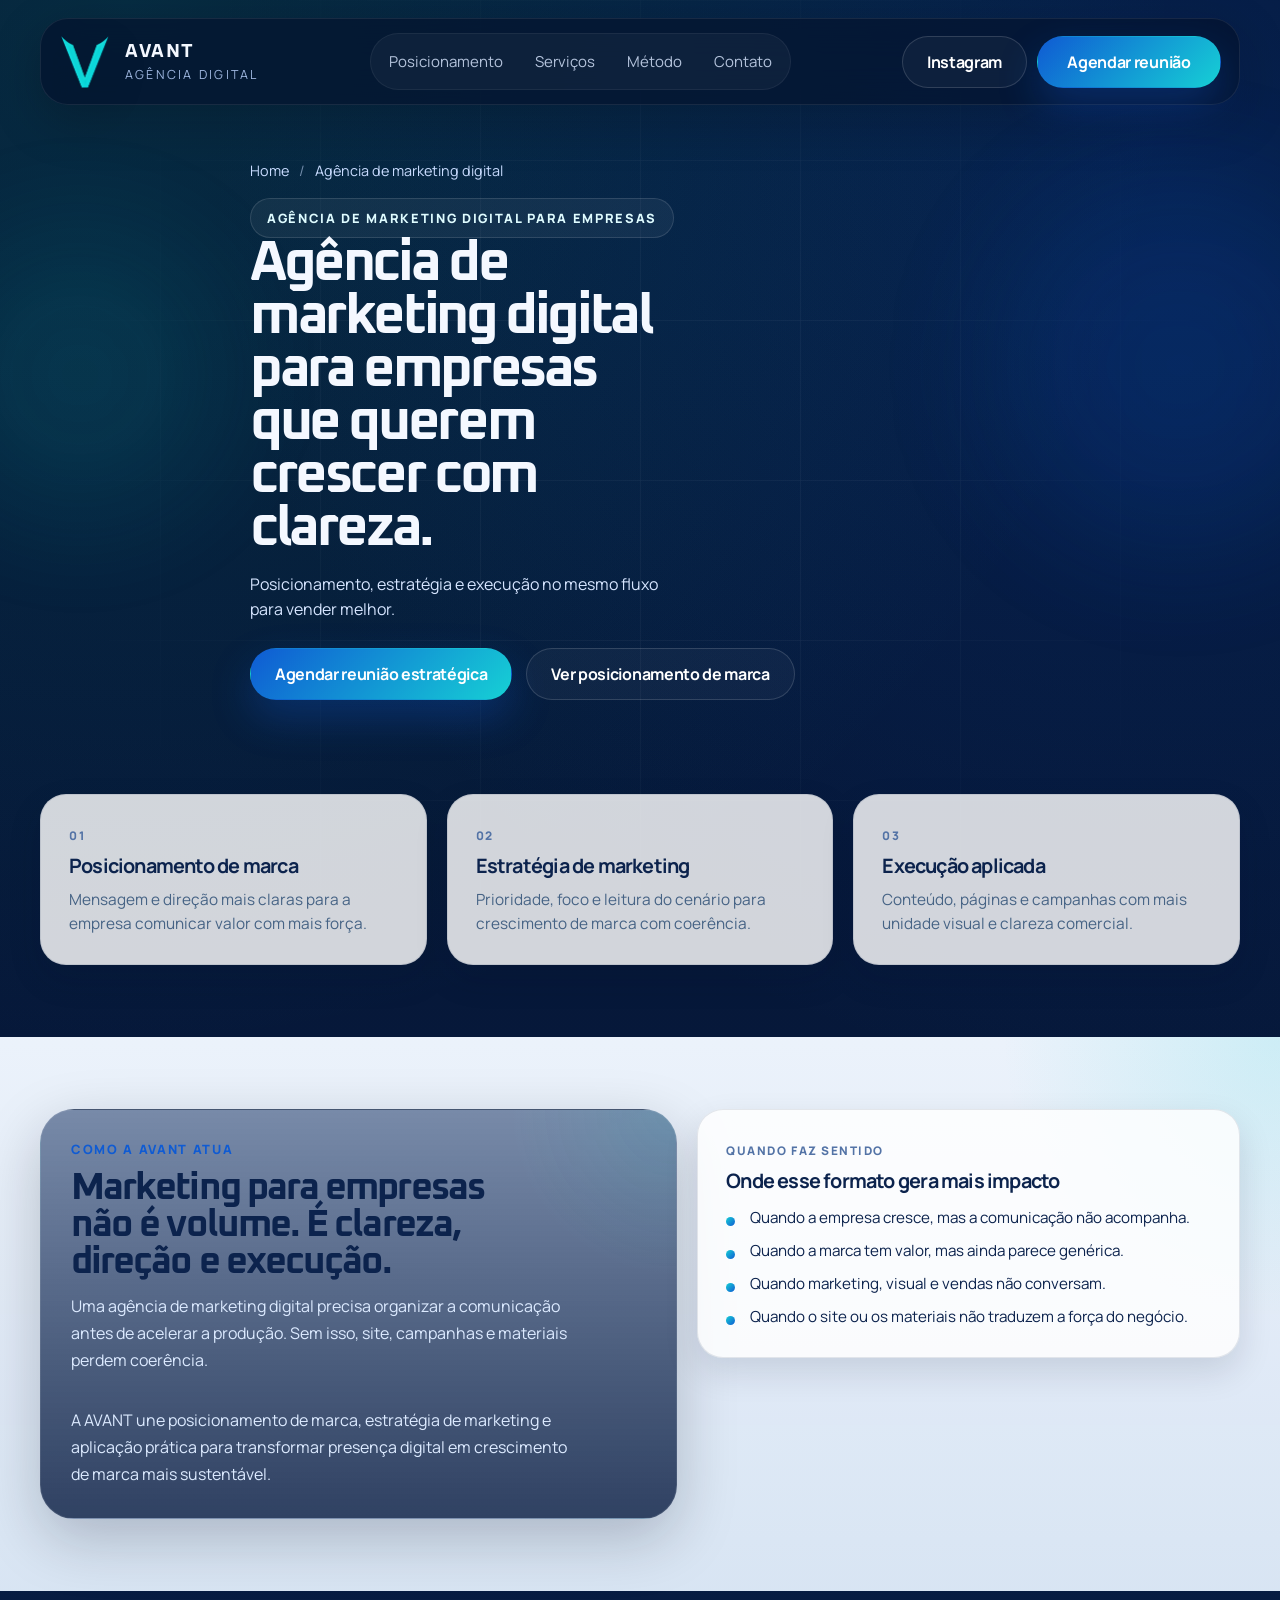
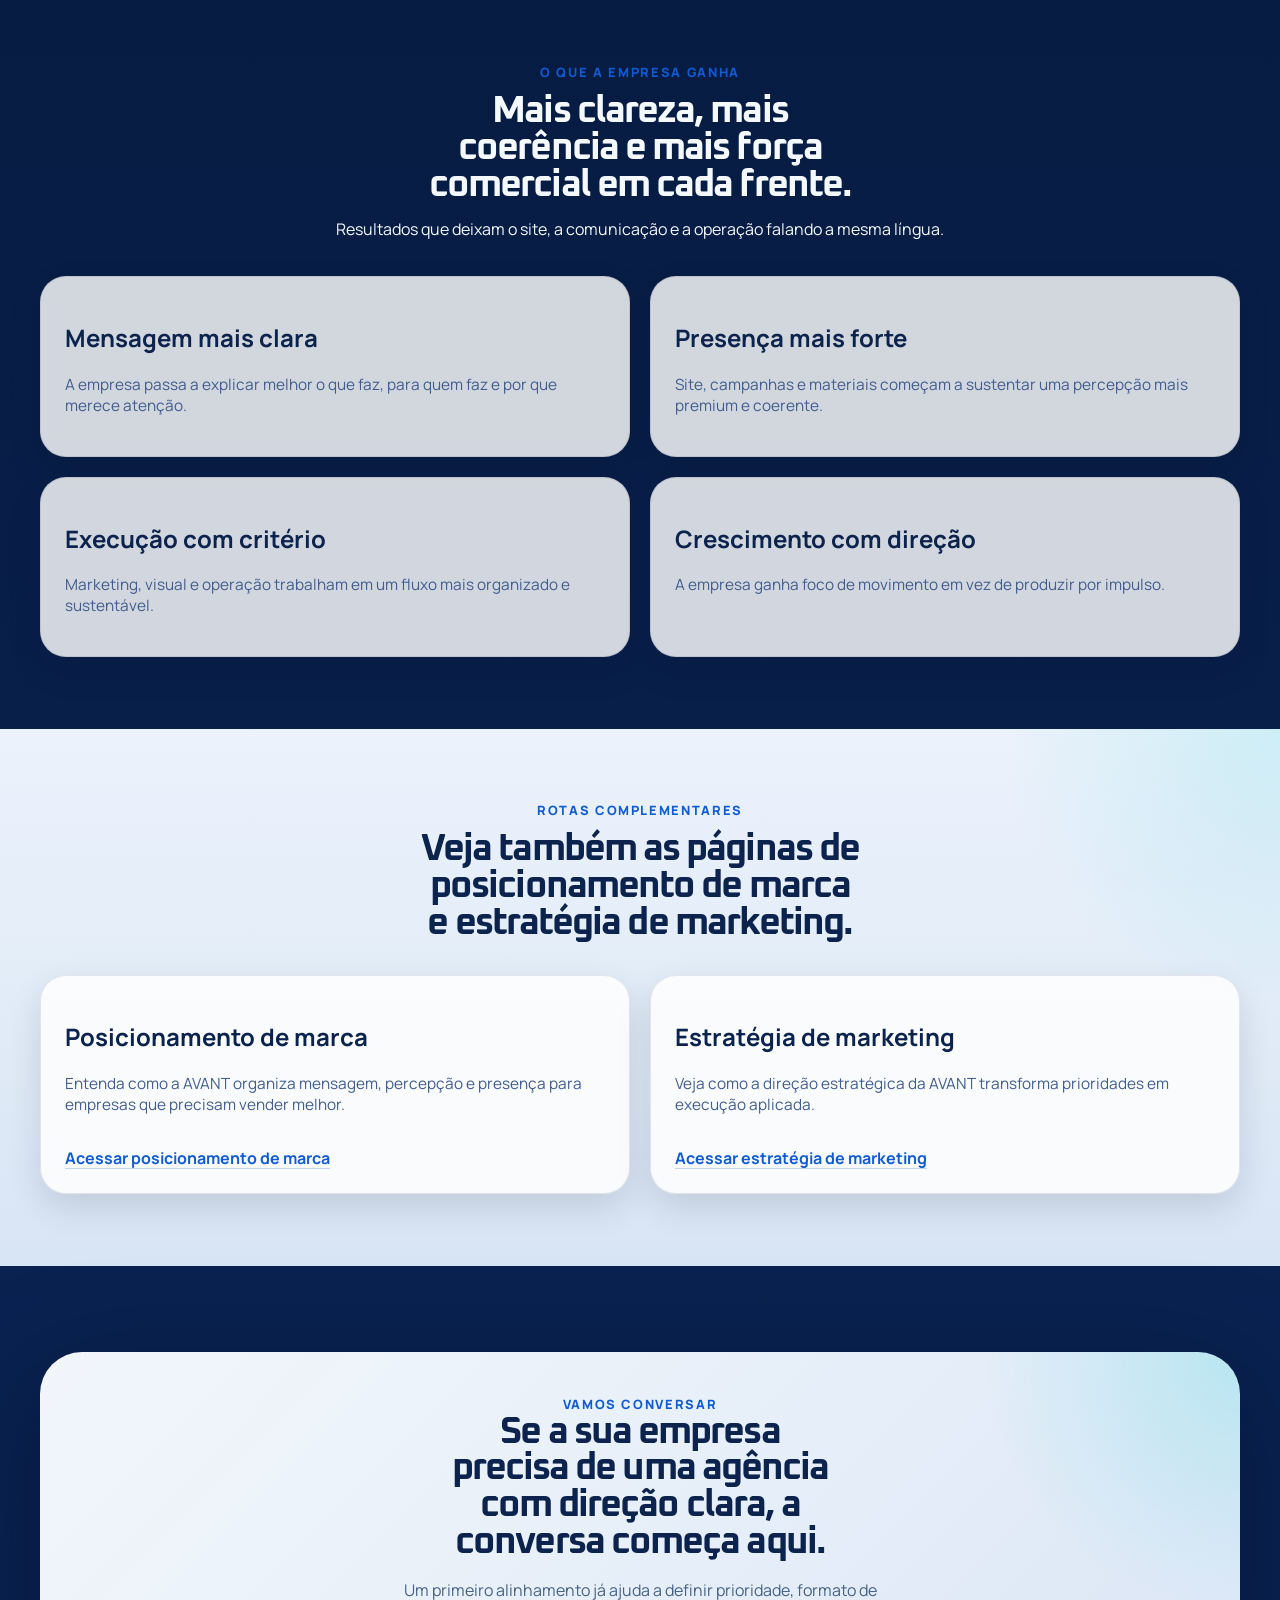
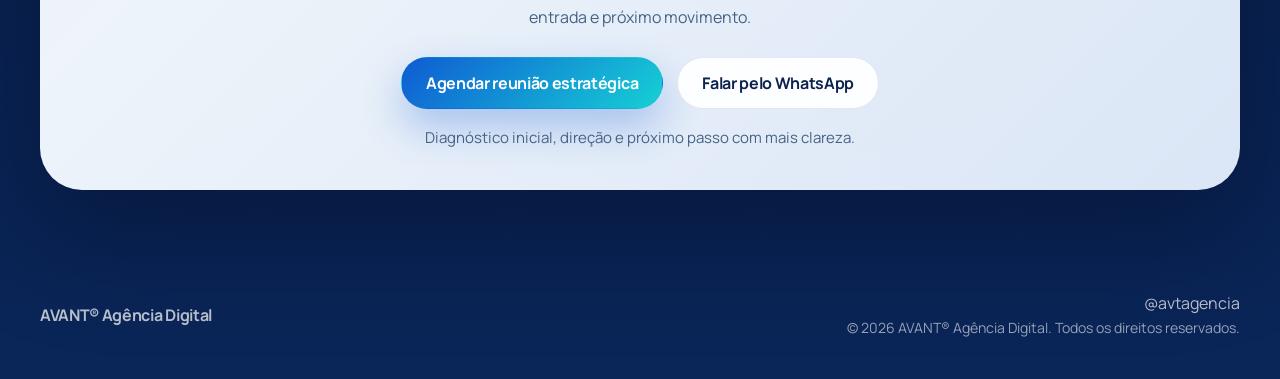
==== commit 6868a4c4: "restore original png brand assets in UI" ====
--- a/agencia-de-marketing-digital/index.html
+++ b/agencia-de-marketing-digital/index.html
@@ -51,7 +51,7 @@
         <div class="container nav-shell">
           <div class="nav">
             <a href="../" class="brand-lockup" aria-label="AVANT Agência Digital">
-              <img class="brand-mark" src="../assets/brand/v.webp" alt="Símbolo da AVANT Agência Digital" width="3375" height="3375" decoding="async" />
+              <img class="brand-mark" src="../assets/brand/v.png" alt="Símbolo da AVANT Agência Digital" width="3375" height="3375" decoding="async" />
               <div class="brand-text">
                 <strong>AVANT</strong>
                 <span>Agência Digital</span>
